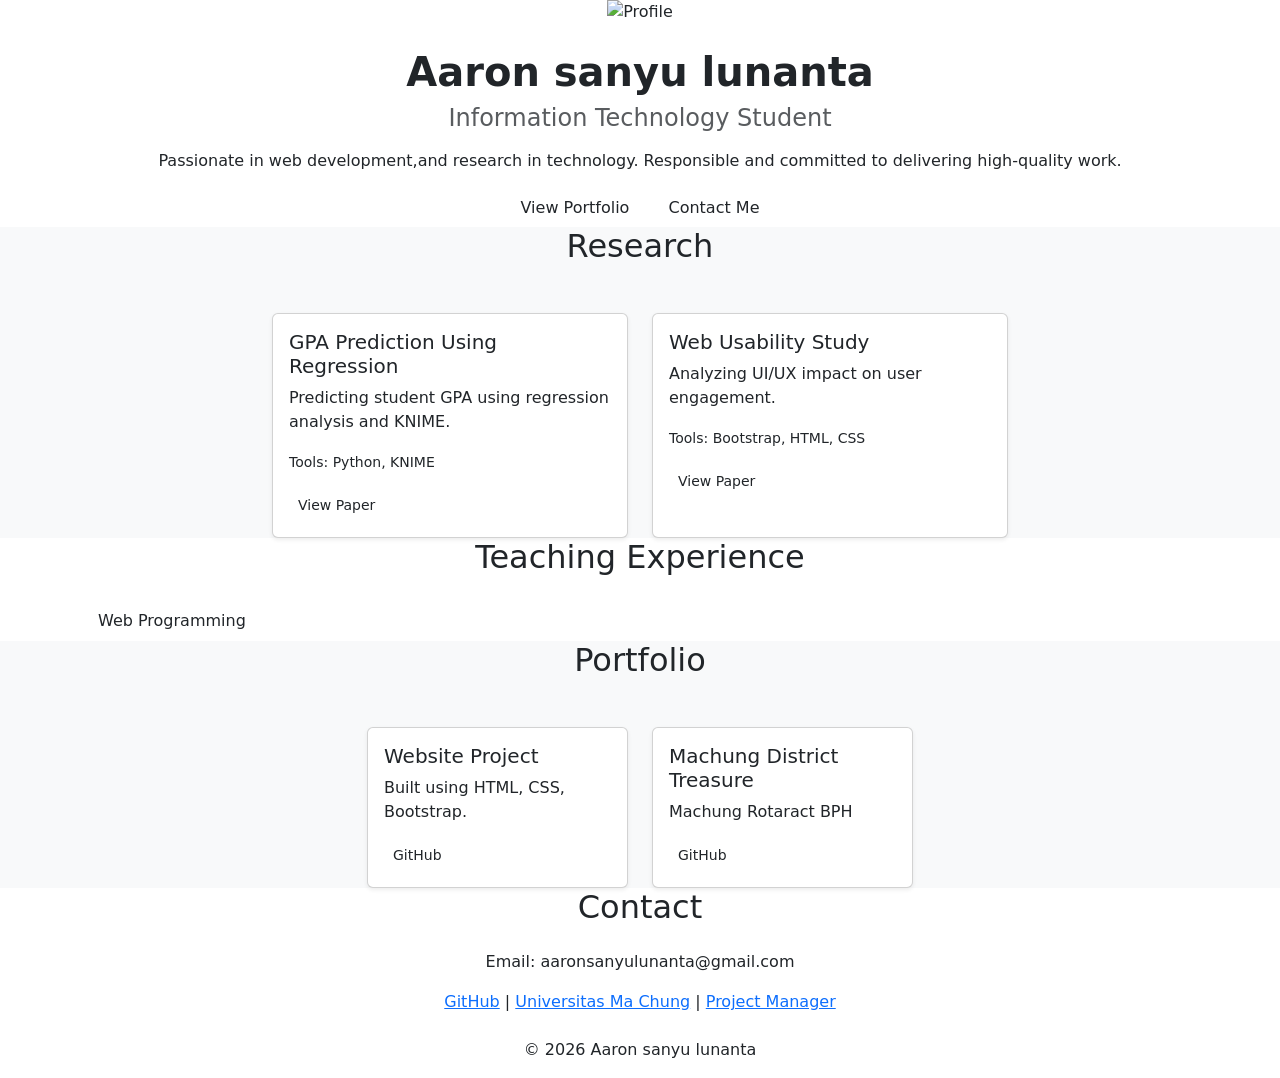
==== index.html @ f88018c1 "add index file" ====
<!DOCTYPE html>
<html lang="en">
<head>
    <meta charset="UTF-8">
    <title>Portfolio - Aaron sanyu lunanta</title>
    <meta name="viewport" content="width=device-width, initial-scale=1">

    <!-- Bootstrap CSS -->
    <link href="https://cdn.jsdelivr.net/npm/bootstrap@5.3.2/dist/css/bootstrap.min.css" rel="stylesheet">

    <!-- Custom CSS -->
    <link rel="stylesheet" href="Style.css">
</head>
<body>
<nav class="navbar navbar-expand-lg custom-navbar fixed-top">
    <div class="container d-flex align-items-center justify-content-between">

        <!-- Brand + Logo -->
        <div class="d-flex align-items-center">
            <a class="navbar-brand text-white fw-bold me-1" href="#">ASL</a>
        </div>

        <!-- Menu -->
        <ul class="navbar-nav d-flex flex-row gap-3">
            <li class="nav-item">
                <a class="nav-link text-white" href="#home">Home</a>
            </li>
            <li class="nav-item">
                <a class="nav-link text-white" href="#research">Research</a>
            </li>
            <li class="nav-item">
                <a class="nav-link text-white" href="#teaching">Teaching</a>
            </li>
            <li class="nav-item">
                <a class="nav-link text-white" href="#portfolio">Portfolio</a>
            </li>
            <li class="nav-item">
                <a class="nav-link text-white" href="#contact">Contact</a>
            </li>
        </ul>

    </div>
</nav>

<!-- Home -->
<section id="home" class="section home-section d-flex align-items-center">
    <div class="container text-center">
        <img src="foto-diri.jpg" class="profile-img mb-4" alt="Profile">
        <h1 class="fw-bold">Aaron sanyu lunanta</h1>
        <h4 class="text-muted">Information Technology Student</h4>
        <p class="mt-3">
            Passionate in web development,and research in technology.
            Responsible and committed to delivering high-quality work.
        </p>
        <a href="#portfolio" class="btn btn-primary-custom me-2">View Portfolio</a>
        <a href="#contact" class="btn btn-outline-custom">Contact Me</a>
    </div>
</section>

<!-- Research -->
<section id="research" class="section bg-light">
    <div class="container">
        <h2 class="text-center mb-5">Research</h2>
        <div class="row g-4 justify-content-center">

            <div class="col-md-4">
                <div class="card shadow-sm h-100">
                    <div class="card-body">
                        <h5 class="card-title">GPA Prediction Using Regression</h5>
                        <p class="card-text">Predicting student GPA using regression analysis and KNIME.</p>
                        <p><small>Tools: Python, KNIME</small></p>
                        <a href="#" class="btn btn-sm btn-primary-custom">View Paper</a>
                    </div>
                </div>
            </div>
            <div class="col-md-4">
                <div class="card shadow-sm h-100">
                    <div class="card-body">
                        <h5 class="card-title">Web Usability Study</h5>
                        <p class="card-text">Analyzing UI/UX impact on user engagement.</p>
                        <p><small>Tools: Bootstrap, HTML, CSS</small></p>
                        <a href="#" class="btn btn-sm btn-primary-custom">View Paper</a>
                    </div>
                </div>
            </div>
        </div>
    </div>
</section>

<!-- Teaching -->
<section id="teaching" class="section">
    <div class="container">
        <h2 class="text-center mb-4">Teaching Experience</h2>
        <ul class="list-group list-group-flush">
            <li class="list-group-item">Web Programming</li>
        </ul>
    </div>
</section>

<!-- Portfolio -->
<section id="portfolio" class="section bg-light">
    <div class="container">
        <h2 class="text-center mb-5">Portfolio</h2>
        <div class="row g-4 justify-content-center">

            <div class="col-md-3">
                <div class="card shadow-sm h-100">
                    <div class="card-body">
                        <h5>Website Project</h5>
                        <p>Built using HTML, CSS, Bootstrap.</p>
                        <a href="https://github.com/" class="btn btn-sm btn-primary-custom">GitHub</a>
                    </div>
                </div>
            </div>

            <div class="col-md-3">
                <div class="card shadow-sm h-100">
                    <div class="card-body">
                        <h5>Machung District Treasure</h5>
                        <p>Machung Rotaract BPH</p>
                        <a href="https://github.com/" class="btn btn-sm btn-primary-custom">GitHub</a>
                    </div>
                </div>
            </div>
        </div>
    </div>
</section>

<!-- Contact -->
<section id="contact" class="section">
    <div class="container text-center">
        <h2 class="mb-4">Contact</h2>
        <p>Email: aaronsanyulunanta@gmail.com</p>
        <p>
            <a href="https://github.com/dashboard">GitHub</a> |
            <a href="https://machung.ac.id/">Universitas Ma Chung</a> |
            <a href="https://lockey-irawan.github.io/">Project Manager</a>
        </p>
        <footer class="mt-4">
            <p>&copy; 2026 Aaron sanyu lunanta</p>
        </footer>
    </div>
</section>

</body>
</html>
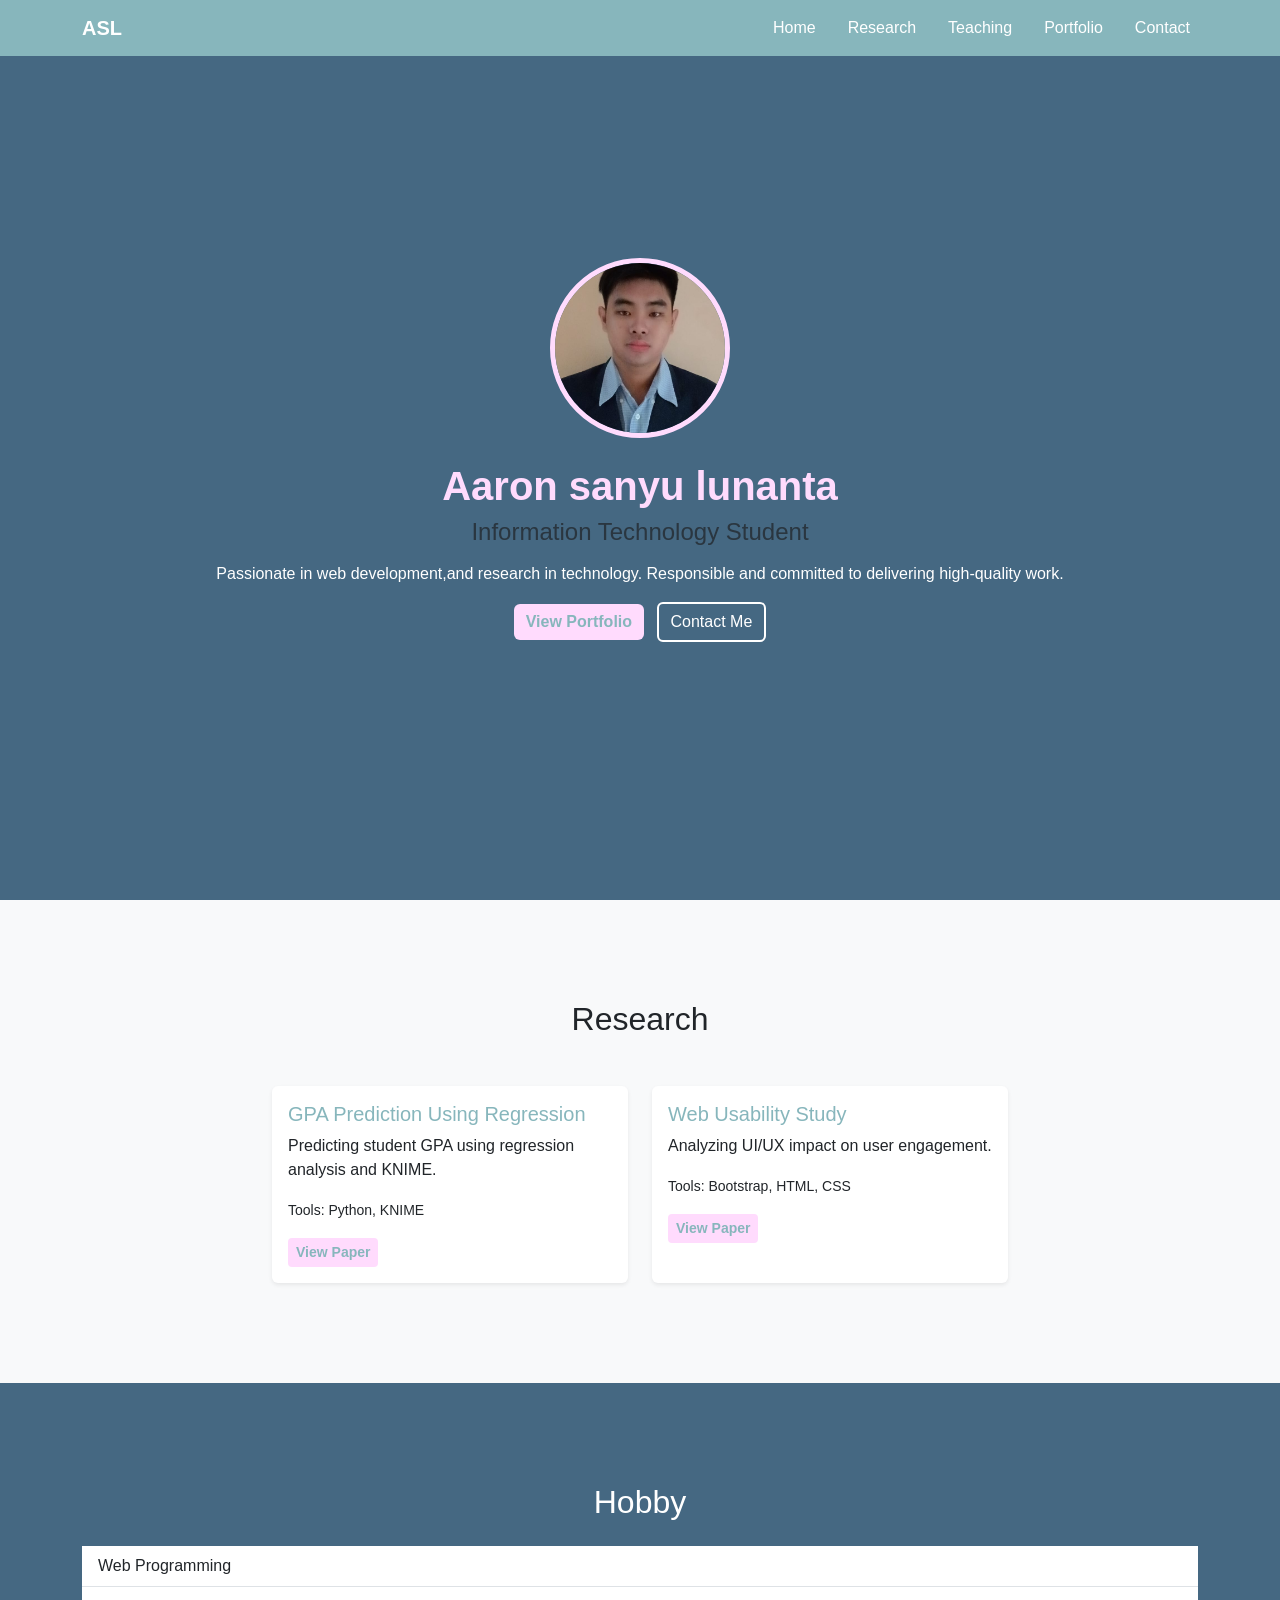
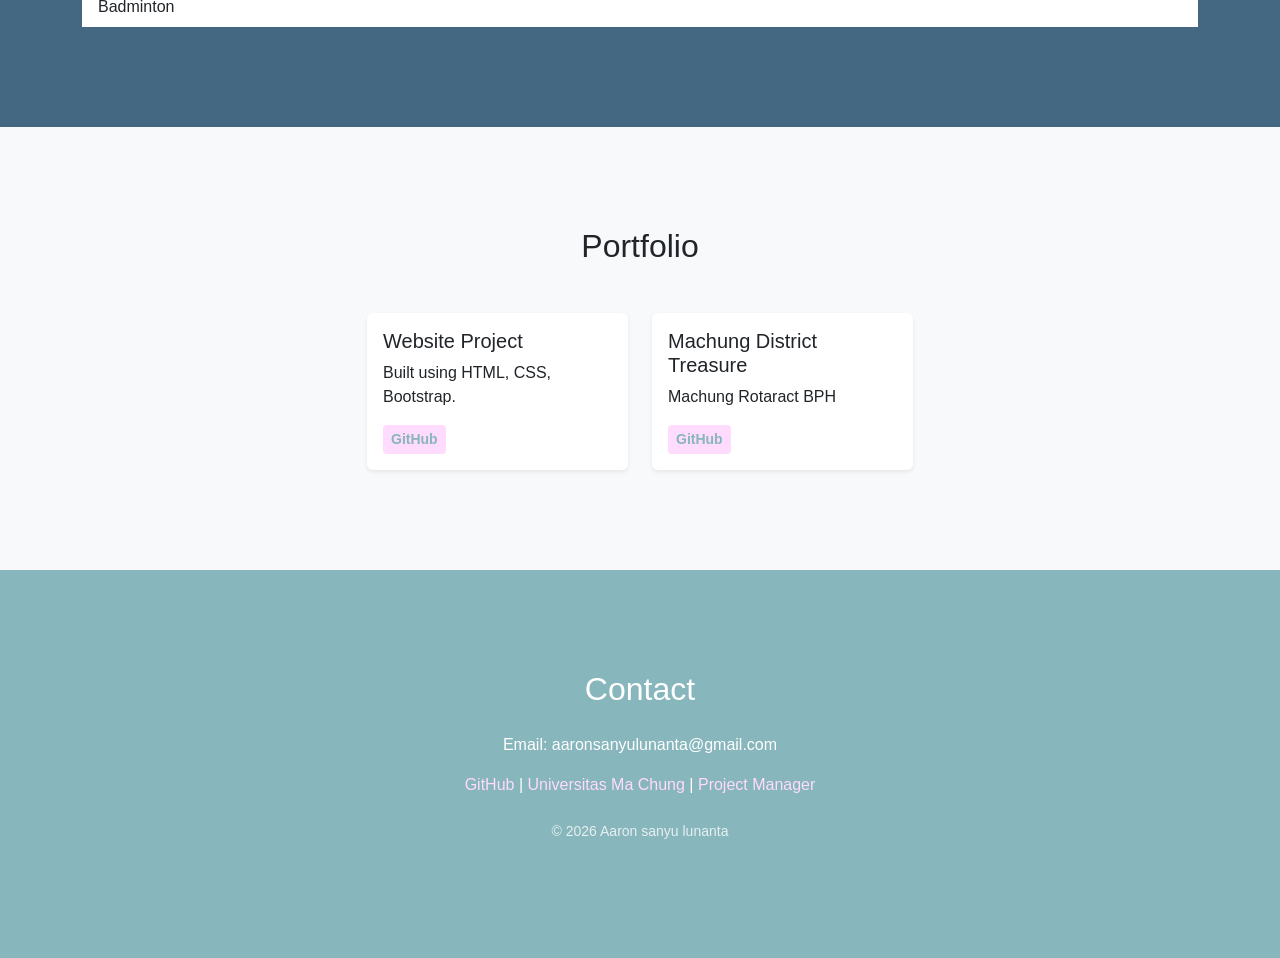
==== commit 2158bd41: "update tampilan website foto" ====
--- a/index.html
+++ b/index.html
@@ -90,9 +90,10 @@
 <!-- Teaching -->
 <section id="teaching" class="section">
     <div class="container">
-        <h2 class="text-center mb-4">Teaching Experience</h2>
+        <h2 class="text-center mb-4">Hobby</h2>
         <ul class="list-group list-group-flush">
             <li class="list-group-item">Web Programming</li>
+            <li class="list-group-item">Badminton</li>
         </ul>
     </div>
 </section>
@@ -141,6 +142,5 @@
         </footer>
     </div>
 </section>
-
 </body>
 </html>
--- a/Style.css
+++ b/Style.css
@@ -0,0 +1,125 @@
+body {
+    scroll-behavior: smooth;
+    font-family: 'Segoe UI', sans-serif;
+    background-color: #F8F9FA;
+}
+/* COLOR VARIABLES */
+:root {
+    --base-color: #F8F9FA;
+    --primary-color:#87B6BC;
+    --secondary-color: #456882;
+    --accent-color: #FFDBFD;
+}
+
+/* SECTION */
+.section {
+    padding: 100px 0;
+}
+
+/* NAVBAR */
+.custom-navbar {
+    background-color: var(--primary-color);
+}
+
+.navbar .nav-link {
+    color: white !important;
+}
+
+.navbar .nav-link:hover {
+    color: var(--accent-color) !important;
+}
+
+/* HOME SECTION */
+.home-section {
+    background-color: var(--secondary-color);
+    color: white;
+    min-height: 100vh;
+}
+
+.home-section h1 {
+    color: var(--accent-color);
+}
+
+/* PROFILE IMAGE */
+.profile-img {
+    width: 180px;
+    height: 180px;
+    border-radius: 50%;
+    object-fit: cover;
+    border: 5px solid var(--accent-color);
+}
+
+/* BUTTONS */
+.btn-primary-custom {
+    background-color: var(--accent-color);
+    color: var(--primary-color);
+    border: none;
+    font-weight: 600;
+}
+
+.btn-primary-custom:hover {
+    background-color: white;
+    color: var(--primary-color);
+}
+
+.btn-outline-custom {
+    border: 2px solid white;
+    color: white;
+}
+
+.btn-outline-custom:hover {
+    background-color: var(--accent-color);
+    color: var(--primary-color);
+}
+
+/* RESEARCH & PORTFOLIO SECTION */
+#research {
+    background-color: var(--base-color);
+}
+
+#portfolio {
+    background-color: var(--base-color);
+}
+
+/* CARD */
+.card {
+    border: none;
+    transition: 0.3s ease;
+}
+
+.card:hover {
+    transform: translateY(-8px);
+    box-shadow: 0 10px 25px rgba(0,0,0,0.15);
+}
+
+.card-title {
+    color: var(--primary-color);
+}
+
+/* TEACHING */
+#teaching {
+    background-color: var(--secondary-color);
+    color: white;
+}
+
+/* CONTACT */
+#contact {
+    background-color: var(--primary-color);
+    color: white;
+}
+
+#contact a {
+    color: var(--accent-color);
+    text-decoration: none;
+}
+
+#contact a:hover {
+    text-decoration: underline;
+}
+
+/* FOOTER */
+footer {
+    margin-top: 40px;
+    font-size: 14px;
+    opacity: 0.8;
+}
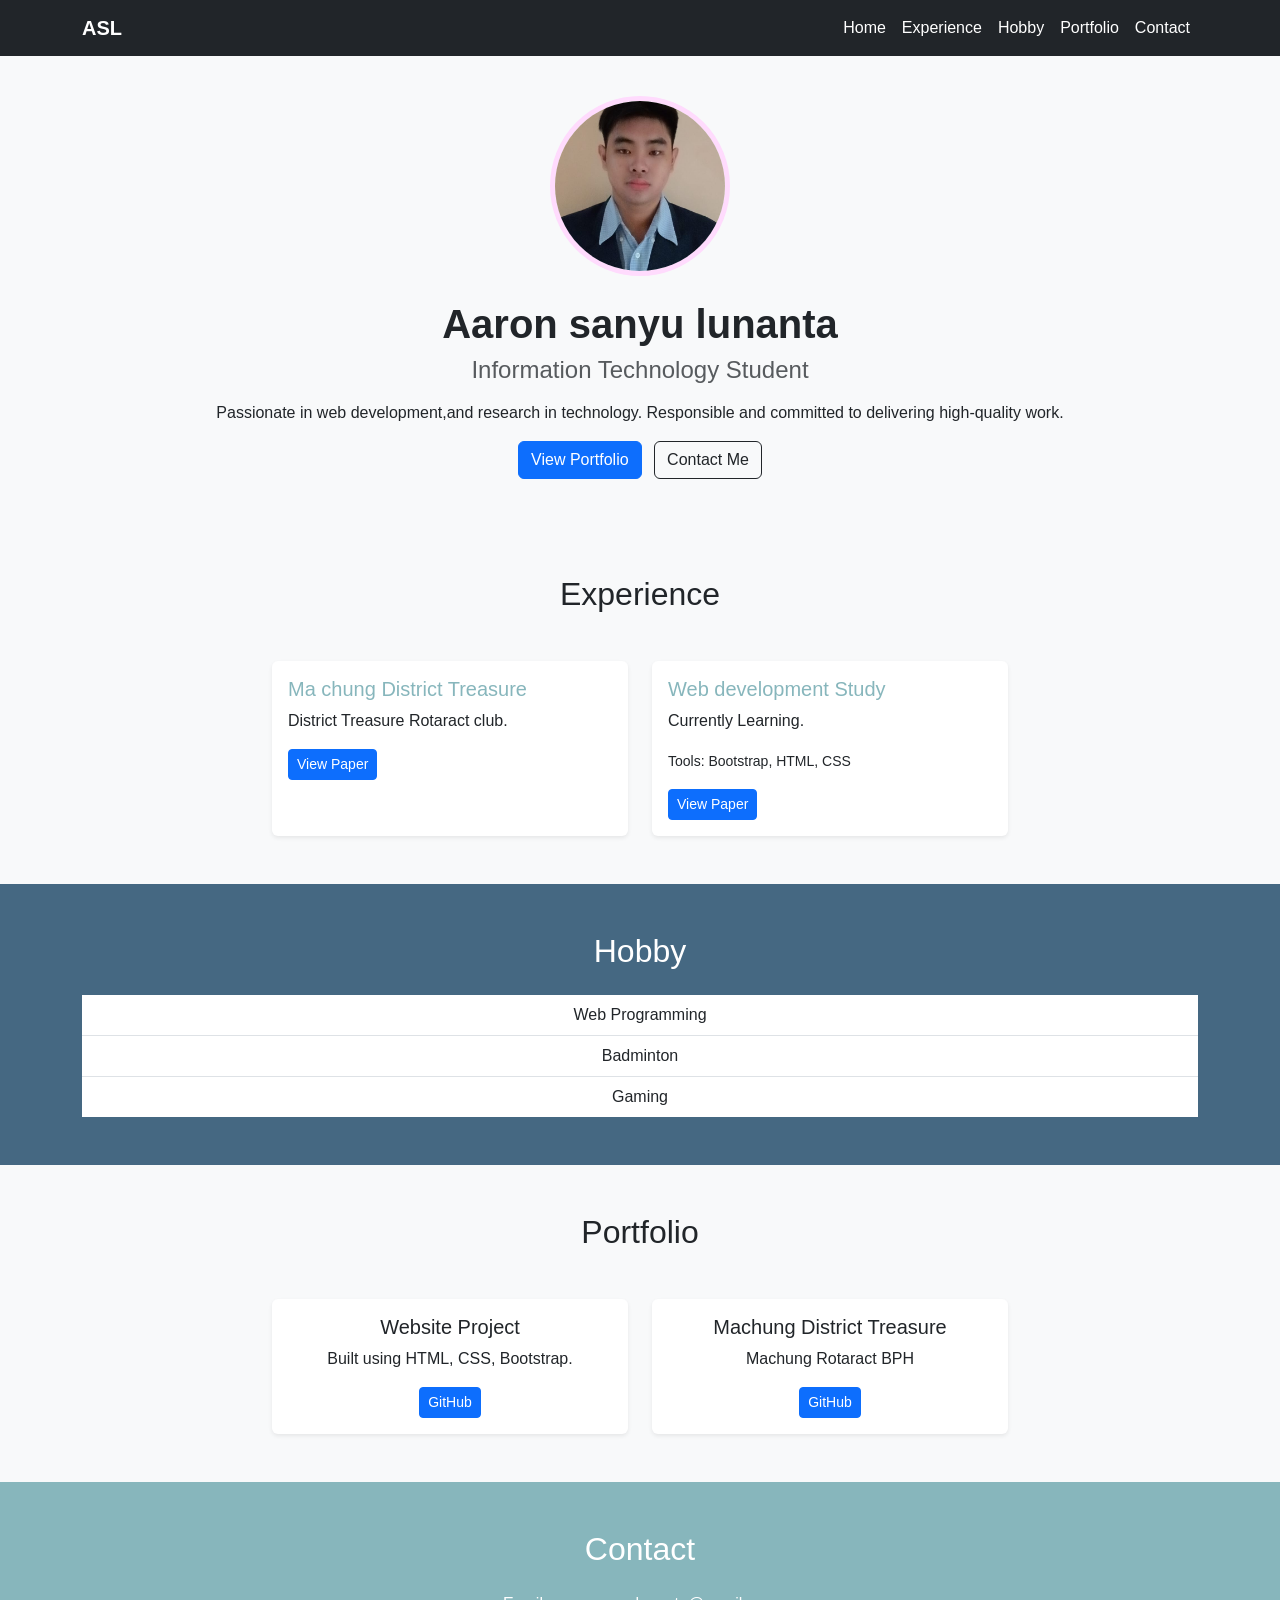
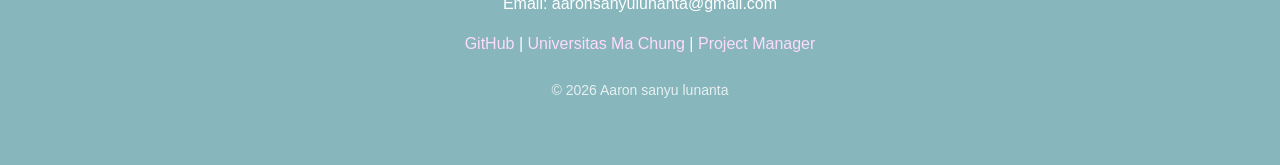
==== commit a74f80a1: "update tampilan website foto" ====
--- a/index.html
+++ b/index.html
@@ -1,146 +1,224 @@
 <!DOCTYPE html>
 <html lang="en">
 <head>
-    <meta charset="UTF-8">
-    <title>Portfolio - Aaron sanyu lunanta</title>
-    <meta name="viewport" content="width=device-width, initial-scale=1">
-
-    <!-- Bootstrap CSS -->
-    <link href="https://cdn.jsdelivr.net/npm/bootstrap@5.3.2/dist/css/bootstrap.min.css" rel="stylesheet">
-
-    <!-- Custom CSS -->
-    <link rel="stylesheet" href="Style.css">
+<meta charset="UTF-8">
+<title>Portfolio - Aaron sanyu lunanta</title>
+<meta name="viewport" content="width=device-width, initial-scale=1">
+
+<!-- Bootstrap CSS -->
+<link href="https://cdn.jsdelivr.net/npm/bootstrap@5.3.2/dist/css/bootstrap.min.css" rel="stylesheet">
+
+<!-- Custom CSS -->
+<link rel="stylesheet" href="Style.css">
 </head>
+
 <body>
-<nav class="navbar navbar-expand-lg custom-navbar fixed-top">
-    <div class="container d-flex align-items-center justify-content-between">
-
-        <!-- Brand + Logo -->
-        <div class="d-flex align-items-center">
-            <a class="navbar-brand text-white fw-bold me-1" href="#">ASL</a>
-        </div>
-
-        <!-- Menu -->
-        <ul class="navbar-nav d-flex flex-row gap-3">
-            <li class="nav-item">
-                <a class="nav-link text-white" href="#home">Home</a>
-            </li>
-            <li class="nav-item">
-                <a class="nav-link text-white" href="#research">Research</a>
-            </li>
-            <li class="nav-item">
-                <a class="nav-link text-white" href="#teaching">Teaching</a>
-            </li>
-            <li class="nav-item">
-                <a class="nav-link text-white" href="#portfolio">Portfolio</a>
-            </li>
-            <li class="nav-item">
-                <a class="nav-link text-white" href="#contact">Contact</a>
-            </li>
-        </ul>
-
-    </div>
+
+<!-- Navbar -->
+<nav class="navbar navbar-expand-lg navbar-dark bg-dark fixed-top">
+<div class="container">
+
+<a class="navbar-brand fw-bold" href="#">ASL</a>
+
+<button class="navbar-toggler" type="button" data-bs-toggle="collapse" data-bs-target="#navbarNav">
+<span class="navbar-toggler-icon"></span>
+</button>
+
+<div class="collapse navbar-collapse justify-content-end" id="navbarNav">
+<ul class="navbar-nav">
+
+<li class="nav-item">
+<a class="nav-link" href="#home">Home</a>
+</li>
+
+<li class="nav-item">
+<a class="nav-link" href="#research">Experience</a>
+</li>
+
+<li class="nav-item">
+<a class="nav-link" href="#teaching">Hobby</a>
+</li>
+
+<li class="nav-item">
+<a class="nav-link" href="#portfolio">Portfolio</a>
+</li>
+
+<li class="nav-item">
+<a class="nav-link" href="#contact">Contact</a>
+</li>
+
+</ul>
+</div>
+
+</div>
 </nav>
 
+
 <!-- Home -->
-<section id="home" class="section home-section d-flex align-items-center">
-    <div class="container text-center">
-        <img src="foto-diri.jpg" class="profile-img mb-4" alt="Profile">
-        <h1 class="fw-bold">Aaron sanyu lunanta</h1>
-        <h4 class="text-muted">Information Technology Student</h4>
-        <p class="mt-3">
-            Passionate in web development,and research in technology.
-            Responsible and committed to delivering high-quality work.
-        </p>
-        <a href="#portfolio" class="btn btn-primary-custom me-2">View Portfolio</a>
-        <a href="#contact" class="btn btn-outline-custom">Contact Me</a>
-    </div>
-</section>
-
-<!-- Research -->
-<section id="research" class="section bg-light">
-    <div class="container">
-        <h2 class="text-center mb-5">Research</h2>
-        <div class="row g-4 justify-content-center">
-
-            <div class="col-md-4">
-                <div class="card shadow-sm h-100">
-                    <div class="card-body">
-                        <h5 class="card-title">GPA Prediction Using Regression</h5>
-                        <p class="card-text">Predicting student GPA using regression analysis and KNIME.</p>
-                        <p><small>Tools: Python, KNIME</small></p>
-                        <a href="#" class="btn btn-sm btn-primary-custom">View Paper</a>
-                    </div>
-                </div>
-            </div>
-            <div class="col-md-4">
-                <div class="card shadow-sm h-100">
-                    <div class="card-body">
-                        <h5 class="card-title">Web Usability Study</h5>
-                        <p class="card-text">Analyzing UI/UX impact on user engagement.</p>
-                        <p><small>Tools: Bootstrap, HTML, CSS</small></p>
-                        <a href="#" class="btn btn-sm btn-primary-custom">View Paper</a>
-                    </div>
-                </div>
-            </div>
-        </div>
-    </div>
-</section>
-
-<!-- Teaching -->
-<section id="teaching" class="section">
-    <div class="container">
-        <h2 class="text-center mb-4">Hobby</h2>
-        <ul class="list-group list-group-flush">
-            <li class="list-group-item">Web Programming</li>
-            <li class="list-group-item">Badminton</li>
-        </ul>
-    </div>
-</section>
+<section id="home" class="py-5 mt-5 text-center">
+<div class="container">
+
+<img src="foto-diri.jpg" class="profile-img mb-4">
+
+<h1 class="fw-bold">Aaron sanyu lunanta</h1>
+
+<h4 class="text-muted">Information Technology Student</h4>
+
+<p class="mt-3">
+Passionate in web development,and research in technology.
+Responsible and committed to delivering high-quality work.
+</p>
+
+<a href="#portfolio" class="btn btn-primary me-2">View Portfolio</a>
+<a href="#contact" class="btn btn-outline-dark">Contact Me</a>
+
+</div>
+</section>
+
+
+<!-- Experience -->
+<section id="research" class="py-5 bg-light">
+<div class="container">
+
+<h2 class="text-center mb-5">Experience</h2>
+
+<div class="row justify-content-center g-4">
+
+<div class="col-md-4">
+<div class="card shadow-sm h-100">
+<div class="card-body">
+
+<h5 class="card-title">Ma chung District Treasure</h5>
+
+<p class="card-text">
+District Treasure Rotaract club.
+</p>
+
+<a href="#" class="btn btn-primary btn-sm">View Paper</a>
+
+</div>
+</div>
+</div>
+
+<div class="col-md-4">
+<div class="card shadow-sm h-100">
+<div class="card-body">
+
+<h5 class="card-title">Web development Study</h5>
+
+<p class="card-text">
+Currently Learning.
+</p>
+
+<p><small>Tools: Bootstrap, HTML, CSS</small></p>
+
+<a href="#" class="btn btn-primary btn-sm">View Paper</a>
+
+</div>
+</div>
+</div>
+
+</div>
+</div>
+</section>
+
+
+<!-- Hobby -->
+<section id="teaching" class="py-5">
+<div class="container">
+
+<h2 class="text-center mb-4">Hobby</h2>
+
+<ul class="list-group list-group-flush text-center">
+
+<li class="list-group-item">Web Programming</li>
+<li class="list-group-item">Badminton</li>
+<li class="list-group-item">Gaming</li>
+
+</ul>
+
+</div>
+</section>
+
 
 <!-- Portfolio -->
-<section id="portfolio" class="section bg-light">
-    <div class="container">
-        <h2 class="text-center mb-5">Portfolio</h2>
-        <div class="row g-4 justify-content-center">
-
-            <div class="col-md-3">
-                <div class="card shadow-sm h-100">
-                    <div class="card-body">
-                        <h5>Website Project</h5>
-                        <p>Built using HTML, CSS, Bootstrap.</p>
-                        <a href="https://github.com/" class="btn btn-sm btn-primary-custom">GitHub</a>
-                    </div>
-                </div>
-            </div>
-
-            <div class="col-md-3">
-                <div class="card shadow-sm h-100">
-                    <div class="card-body">
-                        <h5>Machung District Treasure</h5>
-                        <p>Machung Rotaract BPH</p>
-                        <a href="https://github.com/" class="btn btn-sm btn-primary-custom">GitHub</a>
-                    </div>
-                </div>
-            </div>
-        </div>
-    </div>
-</section>
+<section id="portfolio" class="py-5 bg-light">
+<div class="container">
+
+<h2 class="text-center mb-5">Portfolio</h2>
+
+<div class="row justify-content-center g-4">
+
+<div class="col-md-4">
+<div class="card shadow-sm h-100 text-center">
+<div class="card-body">
+
+<h5>Website Project</h5>
+
+<p>Built using HTML, CSS, Bootstrap.</p>
+
+<a href="https://github.com/" class="btn btn-primary btn-sm">GitHub</a>
+
+</div>
+</div>
+</div>
+
+<div class="col-md-4">
+<div class="card shadow-sm h-100 text-center">
+<div class="card-body">
+
+<h5>Machung District Treasure</h5>
+
+<p>Machung Rotaract BPH</p>
+
+<a href="https://github.com/" class="btn btn-primary btn-sm">GitHub</a>
+
+</div>
+</div>
+</div>
+
+</div>
+</div>
+</section>
+
 
 <!-- Contact -->
-<section id="contact" class="section">
-    <div class="container text-center">
-        <h2 class="mb-4">Contact</h2>
-        <p>Email: aaronsanyulunanta@gmail.com</p>
-        <p>
-            <a href="https://github.com/dashboard">GitHub</a> |
-            <a href="https://machung.ac.id/">Universitas Ma Chung</a> |
-            <a href="https://lockey-irawan.github.io/">Project Manager</a>
-        </p>
-        <footer class="mt-4">
-            <p>&copy; 2026 Aaron sanyu lunanta</p>
-        </footer>
-    </div>
-</section>
+<section id="contact" class="py-5">
+<div class="container text-center">
+
+<h2 class="mb-4">Contact</h2>
+
+<p>Email: aaronsanyulunanta@gmail.com</p>
+
+<p>
+<a href="https://github.com/dashboard">GitHub</a> |
+<a href="https://machung.ac.id/">Universitas Ma Chung</a> |
+<a href="https://lockey-irawan.github.io/">Project Manager</a>
+</p>
+
+<footer class="mt-4">
+<p>&copy; 2026 Aaron sanyu lunanta</p>
+</footer>
+
+</div>
+</section>
+
+
+<!-- Bootstrap JS -->
+<script src="https://cdn.jsdelivr.net/npm/bootstrap@5.3.2/dist/js/bootstrap.bundle.min.js"></script>
+
+<!-- Script agar menu otomatis tertutup -->
+<script>
+const navLinks = document.querySelectorAll('.nav-link');
+const menuToggle = document.getElementById('navbarNav');
+const bsCollapse = new bootstrap.Collapse(menuToggle, {toggle:false});
+
+navLinks.forEach(function(link){
+link.addEventListener('click', function(){
+bsCollapse.hide();
+});
+});
+</script>
+
 </body>
 </html>
